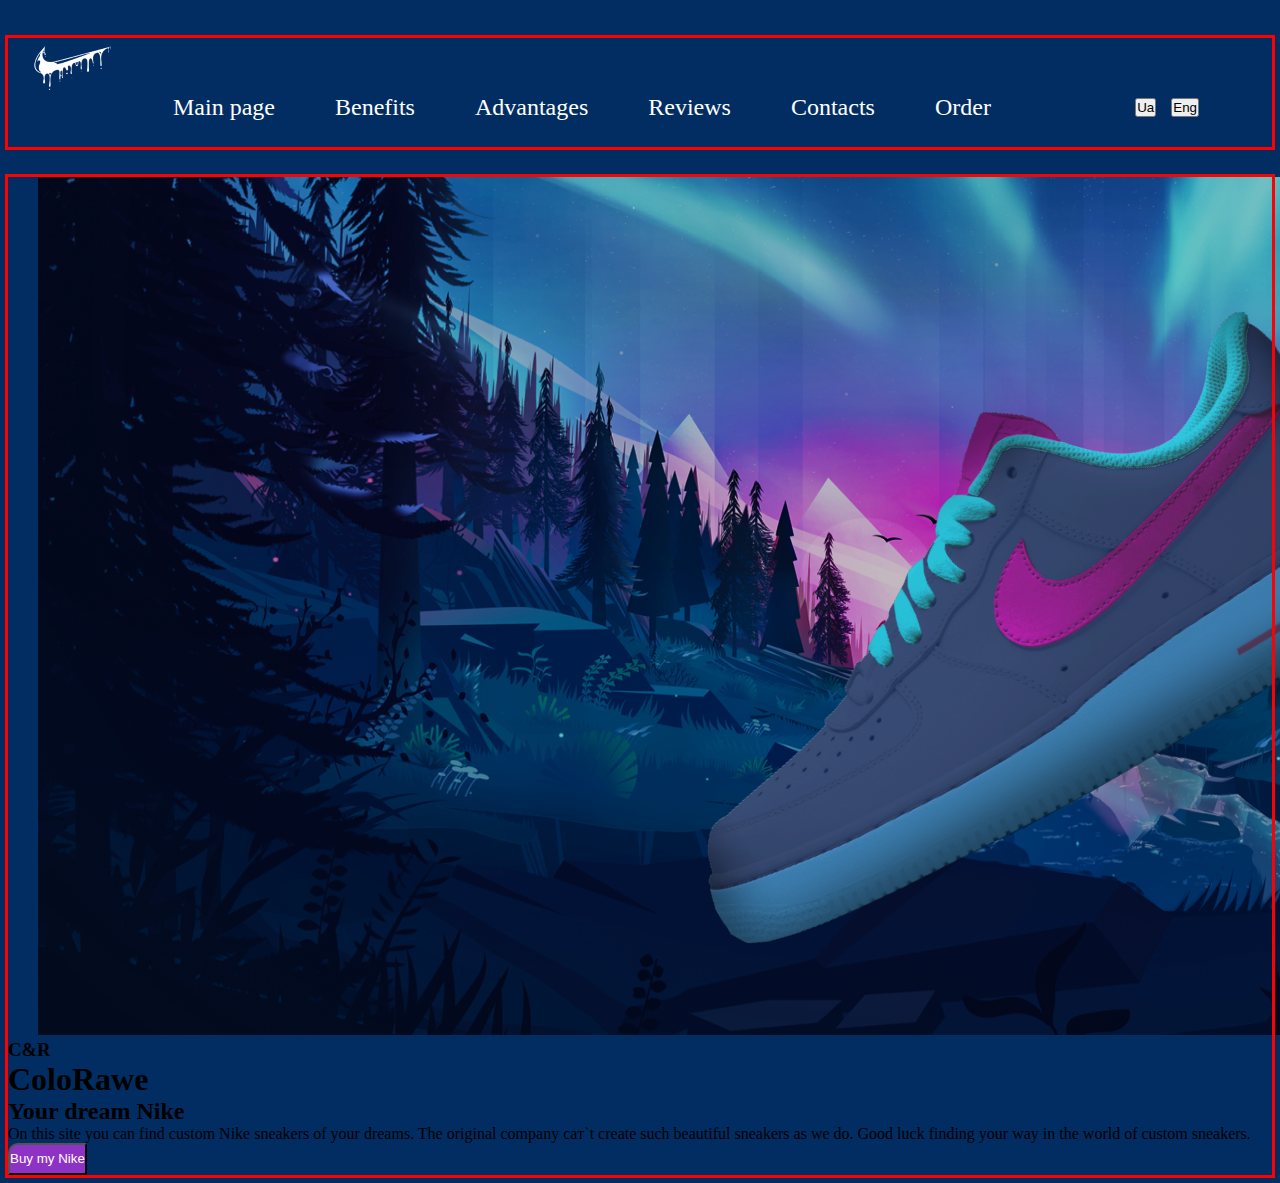
==== index.html @ c68fd654 "2" ====
<!DOCTYPE html>
<html lang="en">
<head>
    <meta charset="UTF-8">
    <meta name="viewport" content="width=device-width, initial-scale=1.0">
    <link rel="stylesheet" href="./style.css">
    <title>Nike</title>
</head>
<body>
    <header class="header">
        <div class="container">
        <a href="./index.html" class="header-logo"> <img src="./imges/my-header-logo.png" alt="Logo"></a>
        <nav class="header-nav">
            <ul class="nav-item">
                <li class="nav-list"><a href="/" class="header-link">Main page</a></li>
                <li class="nav-list"><a href="/" class="header-link">Benefits</a></li>
                <li class="nav-list"><a href="/" class="header-link">Advantages</a></li>
                <li class="nav-list"><a href="/" class="header-link">Reviews</a></li>
                <li class="nav-list"><a href="/" class="header-link">Contacts</a></li>
                <li class="nav-list"><a href="/" class="header-link">Order</a></li>
            </ul>
            <ul class="header-button-list">
                <li class="btn-list"><button>Ua</button></li>
                <li class="btn-list"><button>Eng</button></li>
            </ul>
        </nav>
    </div>
    </header>
    <main>
        <div class="second-container"></div>
        <section class="first-section">
                 <img src="./imges/Group 37 (1) 1.png" class="main-img" alt="Nike"></a>
                <h3 class="h3">С&R</h3>
                <h1>ColoRawe</h1>
                <h2>Your dream Nike</h2>
                <p>On this site you can find custom Nike sneakers of your dreams. 
                    The original company caт`t create such beautiful 
                    sneakers as we do.
                    Good luck finding your way in the world of custom sneakers.</p>
           <button class="button-b">Buy my Nike</button>
        </section>
    </main>
    
</body>
</html>
---- style.css ----
ul{
    list-style: none;
}
a{
    text-decoration: none;
}
h1,h2,h3,h4,h5,h6,p,ul,li,img,button,a,form,input,label{
    margin: 0;
    padding: 0;
}
body{
     background-color: #012D63; 
}
.container{
     width: 1450px;
    outline: solid red;
   margin: 0 auto;
   padding: 0 15px;
   
}
.header{
    display: flex;
    padding-top: 30px;
    padding-bottom: 30px;
    font-weight: 400;
    font-size: 24px;
    justify-content: space-between;
    align-items: center;

}
.header-logo{
    display: block;
    width: 100px;
    height: 60px;
   
}
.nike-div{
display: flex;
align-items: center;

}
.header-nav{
    display: flex;
    align-items: center;
    justify-content: space-between;
    padding-right: 28px;
}
.nav-item{
    display: flex;
    gap: 30px;
    margin-right: 74px;
    margin-left: 150px;
}
.second-container{
    padding: 0 11px;
    width: 1450px;
    margin: 0 auto;
    
}

.first-section{
 outline: solid red;
 
}

.nav-list{
padding-right: 30px;
padding-bottom: 30px;
font-size: 24px;
font-weight: 400;
line-height: 1.2px;
}
.header-button-list{
    display: flex;
    gap: 15px;
    font-weight: 400;
    font-size: 24px;
    line-height: 1.2px;
    padding-bottom: 30px;
    padding-right: 30px;
}
.header-link{
    color: #ffffff;
}
.main-img{
 margin-left: 30px;
 
}
.Main-nike{
    display: flex;
}
.main-section{
    display: block;
}
.button-b{
    display: flex;
    
border-radius: 10px 0px 0px 0px;
justify-content: center;
line-height: 28.13px;
background-color: #8E32C6;
color: white;

}
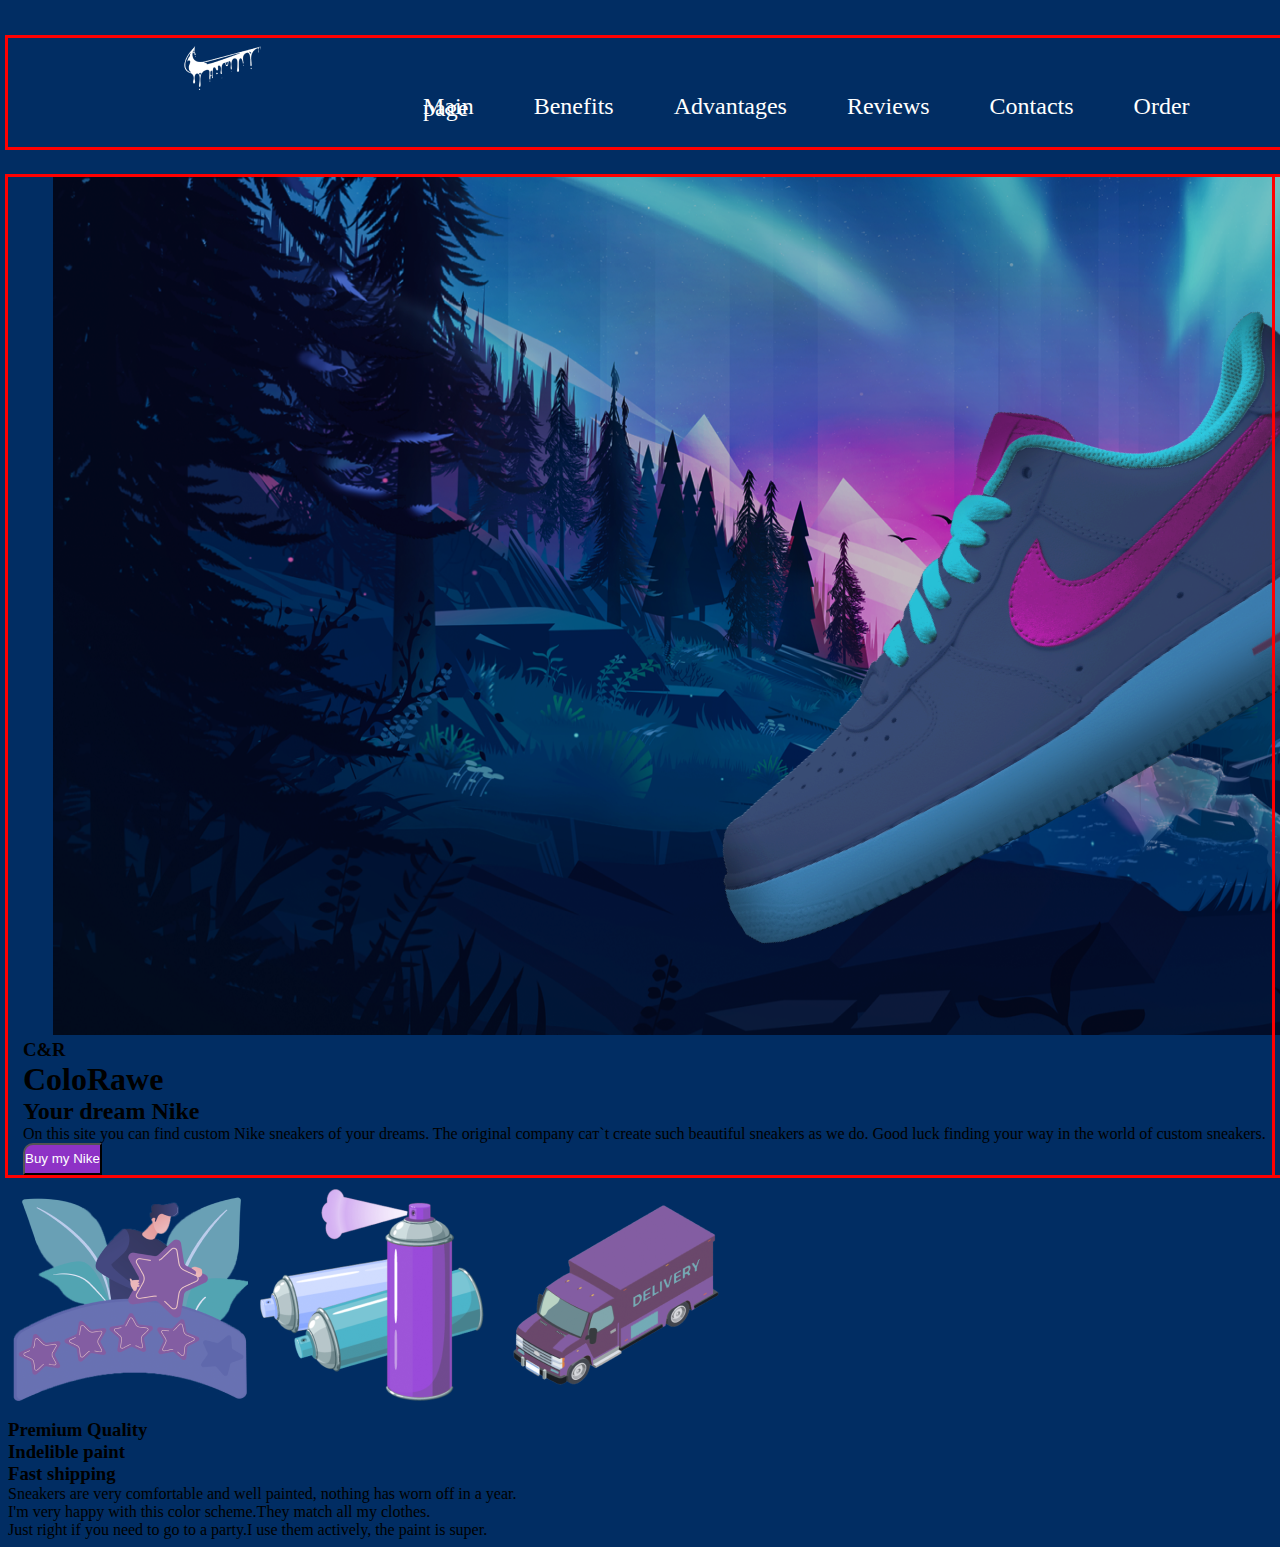
==== commit afdd7f4a: "g" ====
--- a/index.html
+++ b/index.html
@@ -27,8 +27,8 @@
     </div>
     </header>
     <main>
-        <div class="second-container"></div>
         <section class="first-section">
+        <div class="container">
                  <img src="./imges/Group 37 (1) 1.png" class="main-img" alt="Nike"></a>
                 <h3 class="h3">С&R</h3>
                 <h1>ColoRawe</h1>
@@ -38,6 +38,33 @@
                     sneakers as we do.
                     Good luck finding your way in the world of custom sneakers.</p>
            <button class="button-b">Buy my Nike</button>
+        </div>
+        </section>
+        <section class="second-section">
+         <div>
+             <ul>
+                <li>
+                    <img src="./imges/Звёзды 1.png" alt="stars-emoji">
+                    <img src="./imges/Краски 1.png" alt="ballon-emoji">
+                    <img src="./imges/Грузан 1.png" alt="car-emoji">
+                </li>
+             </ul>
+             <ul>
+                <li>
+                   <h3>Premium Quality</h3>
+                   <h3>Indelible paint</h3>
+                   <h3>Fast shipping</h3>
+                </li>
+             </ul>
+         </div>
+        </section>
+        <section>
+            
+    <ul>
+        <li><p>Sneakers are very comfortable and well painted, nothing has worn off in a year.</p></li>
+        <li><p>I'm very happy with this color scheme.They match all my clothes.</p></li>
+        <li><p>Just right if you need to go to a party.I use them actively, the paint is super.</p></li>
+    </ul>
         </section>
     </main>
     
--- a/style.css
+++ b/style.css
@@ -32,7 +32,7 @@
     display: block;
     width: 100px;
     height: 60px;
-   
+    padding-left: 150px;
 }
 .nike-div{
 display: flex;
@@ -43,7 +43,7 @@
     display: flex;
     align-items: center;
     justify-content: space-between;
-    padding-right: 28px;
+    padding-left: 250px;
 }
 .nav-item{
     display: flex;
@@ -55,11 +55,11 @@
     padding: 0 11px;
     width: 1450px;
     margin: 0 auto;
-    
+   
 }
 
 .first-section{
- outline: solid red;
+outline: solid red;
  
 }
 
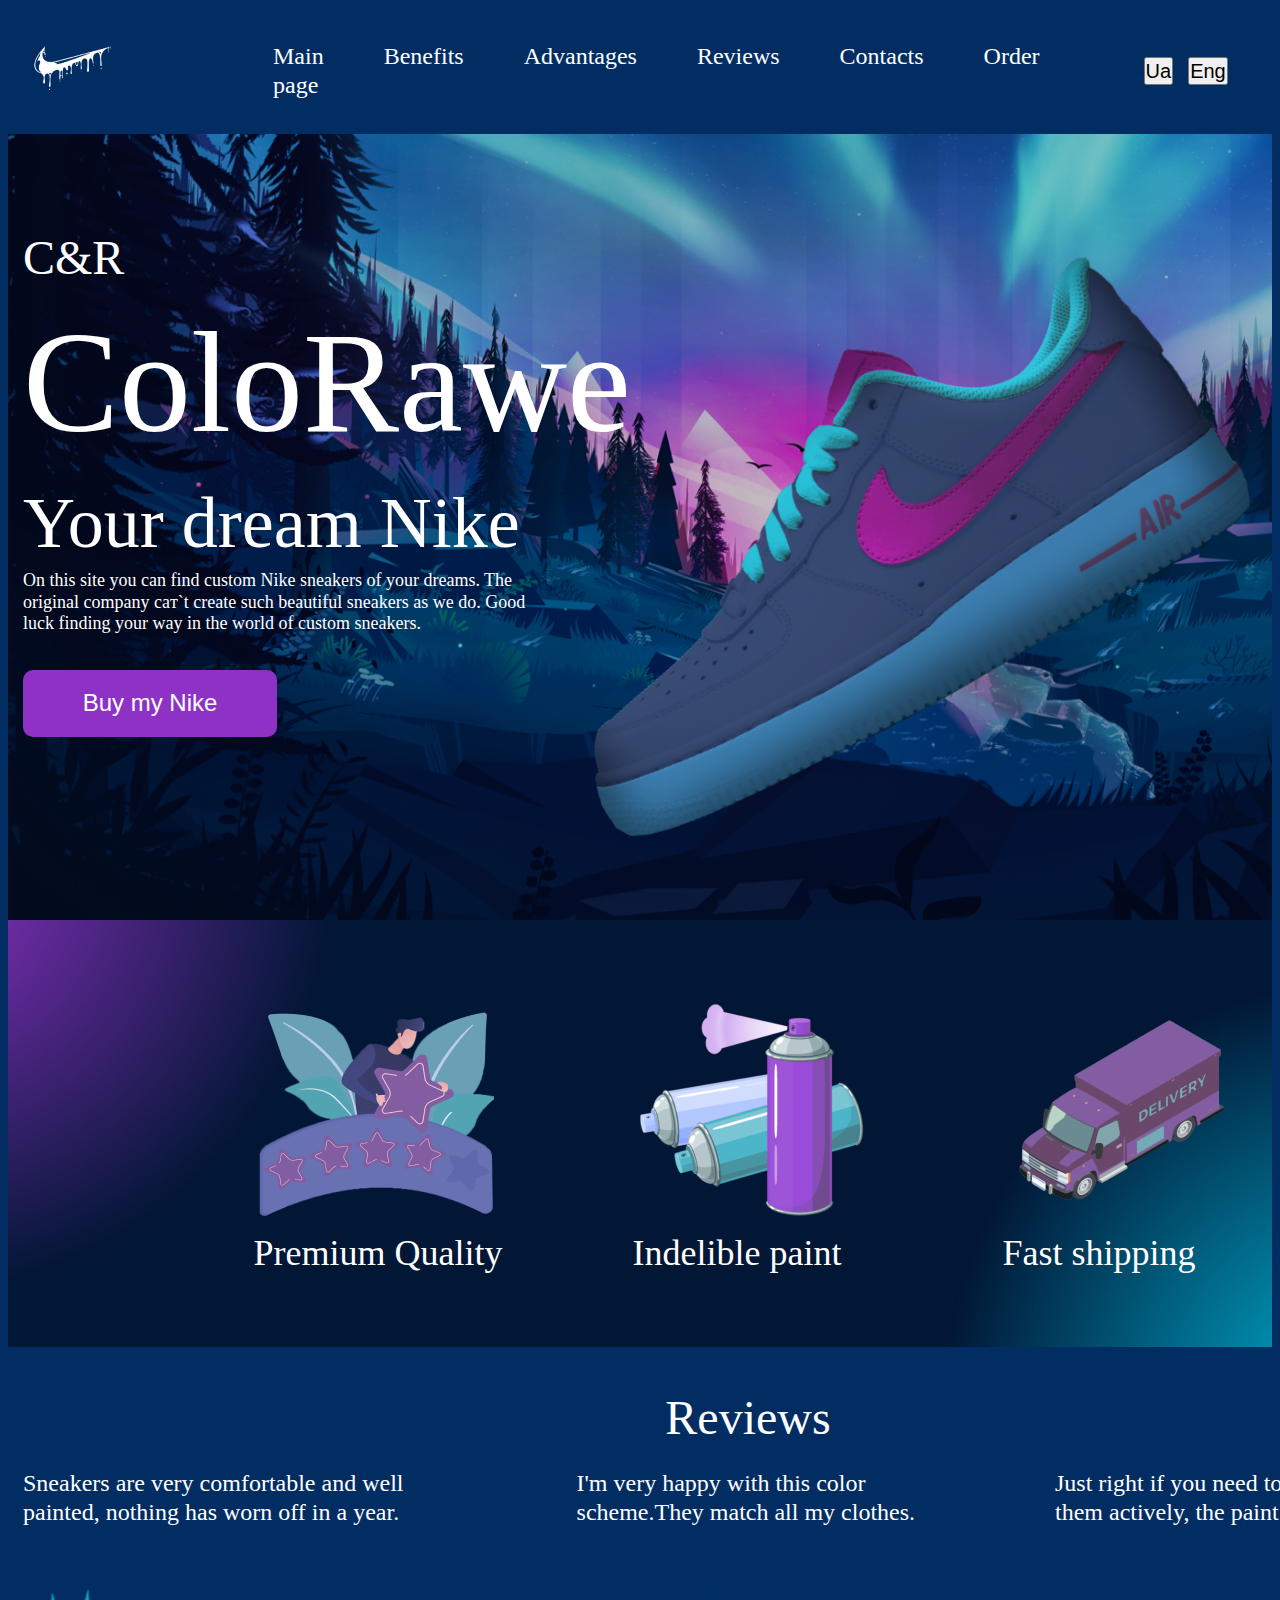
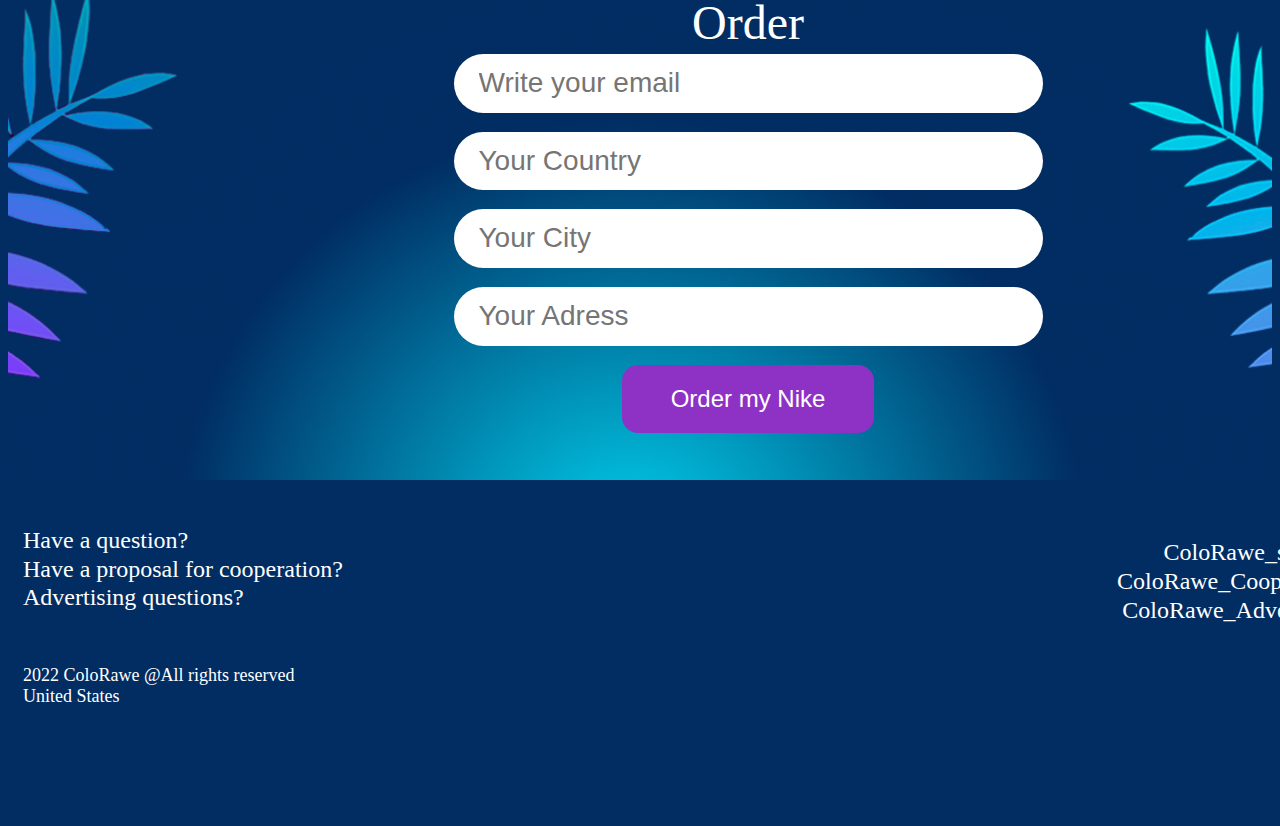
==== commit 16e0d032: "t" ====
--- a/index.html
+++ b/index.html
@@ -1,72 +1,155 @@
 <!DOCTYPE html>
 <html lang="en">
-<head>
-    <meta charset="UTF-8">
-    <meta name="viewport" content="width=device-width, initial-scale=1.0">
-    <link rel="stylesheet" href="./style.css">
+  <head>
+    <meta charset="UTF-8" />
+    <meta name="viewport" content="width=device-width, initial-scale=1.0" />
+    <link rel="stylesheet" href="./style.css" />
     <title>Nike</title>
-</head>
-<body>
+  </head>
+  <body>
     <header class="header">
-        <div class="container">
-        <a href="./index.html" class="header-logo"> <img src="./imges/my-header-logo.png" alt="Logo"></a>
+      <div class="container header-wrap">
+        <a href="./index.html" class="header-logo">
+          <img src="./imges/my-header-logo.png" alt="Logo"
+        /></a>
         <nav class="header-nav">
-            <ul class="nav-item">
-                <li class="nav-list"><a href="/" class="header-link">Main page</a></li>
-                <li class="nav-list"><a href="/" class="header-link">Benefits</a></li>
-                <li class="nav-list"><a href="/" class="header-link">Advantages</a></li>
-                <li class="nav-list"><a href="/" class="header-link">Reviews</a></li>
-                <li class="nav-list"><a href="/" class="header-link">Contacts</a></li>
-                <li class="nav-list"><a href="/" class="header-link">Order</a></li>
-            </ul>
-            <ul class="header-button-list">
-                <li class="btn-list"><button>Ua</button></li>
-                <li class="btn-list"><button>Eng</button></li>
-            </ul>
+          <ul class="nav-item">
+            <li class="nav-list">
+              <a href="/" class="header-link">Main page</a>
+            </li>
+            <li class="nav-list">
+              <a href="/" class="header-link">Benefits</a>
+            </li>
+            <li class="nav-list">
+              <a href="/" class="header-link">Advantages</a>
+            </li>
+            <li class="nav-list">
+              <a href="/" class="header-link">Reviews</a>
+            </li>
+            <li class="nav-list">
+              <a href="/" class="header-link">Contacts</a>
+            </li>
+            <li class="nav-list"><a href="/" class="header-link">Order</a></li>
+          </ul>
+          <ul class="header-button-list">
+            <li class="btn-list"><button class="header-btn">Ua</button></li>
+            <li class="btn-list"><button class="header-btn">Eng</button></li>
+          </ul>
         </nav>
-    </div>
+      </div>
     </header>
     <main>
-        <section class="first-section">
+      <section class="first-section">
         <div class="container">
-                 <img src="./imges/Group 37 (1) 1.png" class="main-img" alt="Nike"></a>
-                <h3 class="h3">С&R</h3>
-                <h1>ColoRawe</h1>
-                <h2>Your dream Nike</h2>
-                <p>On this site you can find custom Nike sneakers of your dreams. 
-                    The original company caт`t create such beautiful 
-                    sneakers as we do.
-                    Good luck finding your way in the world of custom sneakers.</p>
-           <button class="button-b">Buy my Nike</button>
+          <h3 class="first-h3">С&R</h3>
+          <h1 class="first-h1">ColoRawe</h1>
+          <h2 class="first-h2">Your dream Nike</h2>
+          <p class="first-p">
+            On this site you can find custom Nike sneakers of your dreams. The
+            original company caт`t create such beautiful sneakers as we do. Good
+            luck finding your way in the world of custom sneakers.
+          </p>
+          <button class="first-button-b btn-wrap">Buy my Nike</button>
         </div>
-        </section>
-        <section class="second-section">
-         <div>
-             <ul>
-                <li>
-                    <img src="./imges/Звёзды 1.png" alt="stars-emoji">
-                    <img src="./imges/Краски 1.png" alt="ballon-emoji">
-                    <img src="./imges/Грузан 1.png" alt="car-emoji">
-                </li>
-             </ul>
-             <ul>
-                <li>
-                   <h3>Premium Quality</h3>
-                   <h3>Indelible paint</h3>
-                   <h3>Fast shipping</h3>
-                </li>
-             </ul>
-         </div>
-        </section>
-        <section>
-            
-    <ul>
-        <li><p>Sneakers are very comfortable and well painted, nothing has worn off in a year.</p></li>
-        <li><p>I'm very happy with this color scheme.They match all my clothes.</p></li>
-        <li><p>Just right if you need to go to a party.I use them actively, the paint is super.</p></li>
-    </ul>
-        </section>
+      </section>
+      <section class="second-section">
+        <div class="container">
+          <ul class="second-list">
+            <li class="second-item">
+              <img
+                src="./imges/Звёзды 1.png"
+                alt="stars-emoji"
+                class="second-img"
+              />
+              <h3 class="second-h3">Premium Quality</h3>
+            </li>
+            <li class="second-item">
+              <img
+                src="./imges/Краски 1.png"
+                alt="ballon-emoji"
+                class="second-img"
+              />
+              <h3 class="second-h3">Indelible paint</h3>
+            </li>
+            <li class="second-item">
+              <img
+                src="./imges/Грузан 1.png"
+                alt="car-emoji"
+                class="second-img"
+              />
+              <h3 class="second-h3">Fast shipping</h3>
+            </li>
+          </ul>
+        </div>
+      </section>
+      <section class="third-section">
+        <div class="container">
+          <h2 class="second-h2">Reviews</h2>
+          <ul class="third-list">
+            <li class="comment">
+              <p class="second-p">
+                Sneakers are very comfortable and well painted, nothing has worn
+                off in a year.
+              </p>
+            </li>
+            <li class="comment">
+              <p class="second-p">
+                I'm very happy with this color scheme.They match all my clothes.
+              </p>
+            </li>
+            <li class="comment">
+              <p class="second-p">
+                Just right if you need to go to a party.I use them actively, the
+                paint is super.
+              </p>
+            </li>
+          </ul>
+        </div>
+      </section>
+
+      <section class="last-section">
+     <div class="container">
+     <h3 class="third-h3">Order</h3>
+     <form class="main-form" action="">
+     <div class="main-wrap-form">
+     <div class="main-inputs-form">
+     <input class="inp-form" type="text" name="email" id="email" placeholder="Write your email" >
+     <input class="inp-form" type="text" name="country" id="country" placeholder="Your Country" >
+     <input class="inp-form" type="text" name="city" id="city" placeholder="Your City">
+     <input class="inp-form" type="text" name="adress" id="adress" placeholder="Your Adress">
+     </div>
+     </div>
+     </form>
+     <button class="last-button" type="submit">Order my Nike</button>
+     </div>
+      </section>
     </main>
-    
-</body>
-</html>+    <footer>
+        <div class="container">
+            <div class="footer-top">
+          <ul class="footer-question">
+            <li class="question-li">Have a question?</li>
+            <li class="question-li">Have a proposal for cooperation?</li>
+            <li class="question-li">Advertising questions?</li>
+          </ul>
+          <ul class="footer-adr-list">
+            <li class="footer-adr">ColoRawe_support@gmail.com</li>
+            <li class="footer-adr">ColoRawe_Cooperation@gmail.com</li>
+            <li class="footer-adr">ColoRawe_Advertising@gmail.com</li>
+          </ul>
+          </div>
+          <ul class="footer-text">
+            <li class="text-list">2022 ColoRawe @All rights reserved</li>
+            <li class="text-list">United States</li>
+          </ul>
+          <div class="footer-logo">
+          <a href="./index.html" class="footer-logotype">
+            <img src="./imges/my-header-logo.png" alt="Logo">
+        </a>
+        </div>
+          <p class="footer-tag">С&R</p>
+          
+        </div>
+    </footer>
+  </body>
+</html>
--- a/style.css
+++ b/style.css
@@ -1,104 +1,304 @@
-ul{
-    list-style: none;
-}
-a{
-    text-decoration: none;
-}
-h1,h2,h3,h4,h5,h6,p,ul,li,img,button,a,form,input,label{
-    margin: 0;
-    padding: 0;
-}
-body{
-     background-color: #012D63; 
-}
-.container{
-     width: 1450px;
-    outline: solid red;
-   margin: 0 auto;
-   padding: 0 15px;
+ul {
+  list-style: none;
+}
+a {
+  text-decoration: none;
+}
+h1,
+h2,
+h3,
+h4,
+h5,
+h6,
+p,
+ul,
+li,
+img,
+button,
+a,
+form,
+input,
+label {
+  margin: 0;
+  padding: 0;
+}
+body {
+  background-color: #012d63;
+}
+.container {
+  width: 1450px;
+  margin: 0 auto;
+  padding: 0 15px;
+}
+.header-wrap {
+  display: flex;
+  align-items: center;
+}
+.header {
+  display: flex;
+  padding-top: 30px;
+  padding-bottom: 30px;
+  font-weight: 400;
+  font-size: 24px;
+  justify-content: space-between;
+  align-items: center;
+}
+.header-logo {
+  display: block;
+}
+.nike-div {
+  display: flex;
+  align-items: center;
+}
+.header-nav {
+  display: flex;
+  align-items: center;
+  justify-content: space-between;
+}
+.nav-item {
+  display: flex;
+  gap: 30px;
+  margin-right: 74px;
+  margin-left: 150px;
+}
+
+.first-section {
+  background-image: url(./imges/Group\ 37\ \(1\)\ 1.png);
+  background-repeat: no-repeat;
+  background-position: center;
+  background-size: cover;
+  padding-top: 93px;
+  padding-bottom: 183px;
+}
+
+.nav-list {
+  margin-right: 30px;
+  font-size: 24px;
+  font-weight: 400;
+  line-height: 1.2;
+}
+.header-button-list {
+  display: flex;
+  gap: 15px;
+  font-weight: 400;
+  font-size: 24px;
+  line-height: 1.2;
+
+  padding-right: 30px;
+  align-items: center;
+}
+.header-link {
+  color: #ffffff;
+}
+.main-img {
+  margin-left: 30px;
+}
+.Main-nike {
+  display: flex;
+}
+.btn-list {
+  display: flex;
+  border-radius: 10px 0px 0px 0px;
+  justify-content: center;
+}
+.header-btn {
+  display: flex;
+  gap: 15px;
+  font-weight: 400;
+  font-size: 20px;
+  line-height: 1.2;
+}
+
+.first-h3 {
+  display: flex;
+  font-weight: 400;
+  font-size: 48px;
+  line-height: 1.3;
+  color: #ffffff;
+
+}
+.first-h1 {
+  display: flex;
+  font-weight: 400;
+  font-size: 144px;
+  line-height: 1.3;
+  color: #ffffff;
+}
+.first-h2 {
+  display: flex;
+  font-weight: 400;
+  font-size: 72px;
+  line-height: 1.3;
+
+  color: white;
+}
+
+.first-p {
+  display: flex;
+  font-weight: 400;
+  font-size: 18px;
+  line-height: 1.2;
+  width: 508px;
+  color: #ffffff;
+}
+.first-button-b {
+  display: block;
+  color: #ffffff;
+  background-color: #8e32c6;
+  height: 67px;
+  width: 254px;
+  border: none;
+  border-radius: 10px;
+margin-top: 35px;
+}
+.btn-wrap {
+  display: flex;
+  font-weight: 400;
+  font-size: 24px;
+  line-height: 1.2;
+  justify-content: center;
+  align-items: center;
+}
+.second-section {
+  background-image: url(./imges/Group\ 8\ 1.png);
+  background-repeat: no-repeat;
+  background-position: center;
+}
+.second-list {
+  display: flex;
+  color: #ffffff;
+  gap: 130px;
+  justify-content: center;
+  padding-bottom: 70px;
+  padding-top: 70px;
+}
+.second-img {
+  display: block;
+  width: 240px;
+  height: 240px;
+}
+.second-h3 {
+  display: flex;
+  text-align: center;
+  font-weight: 400;
+  font-size: 36px;
+  line-height: 1.3;
+}
+.second-h2 {
+  display: flex;
+  justify-content: center;
+  font-weight: 400;
+  font-size: 48px;
+  line-height: 1.3;
+  color: white;
+padding-top: 40px;
+padding-bottom: 20px;
+}
+.second-p {
+  display: flex;
+  color: #ffffff;
+  font-weight: 400;
+  font-size: 24px;
+  line-height: 1.2;
+}
+.third-list {
+  display: flex;
+  gap: 110px;
+  justify-content: center;
+  padding-bottom: 40px;
+}
+.footer-question {
+  padding-top: 30px;
+  font-weight: 400;
+  font-size: 24px;
+  line-height: 1.2;
+  color: white;
+}
+.footer-adr-list {
+  font-weight: 400;
+  font-size: 24px;
+  line-height: 1.2;
+  padding-top: 55px;
+  color: white;
+  text-align: end;
+}
+.footer-text {
+  font-weight: 400;
+  font-size: 18px;
+  line-height: 1.2;
+  color: white;
+ padding-top: 40px;
+ 
+}
+.footer-logotype {
+  display: block;
+  align-items: end;
+}
+.footer-tag {
+    display: flex;
+  font-weight: 400;
+  font-size: 24px;
+  line-height: 1.3;
+  color: white;
+  padding-bottom: 15px;
+ justify-content: end;
    
 }
-.header{
+.last-section {
+  background-image: url(./imges/Group\ 2\ 1.png);
+  background-repeat: no-repeat;
+  background-position: center;
+  padding-bottom: 50px;
+}
+.third-h3 {
+  display: flex;
+  padding-top: 25px;
+  justify-content: center;
+  color: white;
+  font-weight: 400;
+  font-size: 48px;
+  line-height: 1.3;
+}
+.main-wrap-form {
+  display: flex;
+  justify-content: center;
+}
+.main-inputs-form {
+  display: flex;
+  flex-direction: column;
+}
+.inp-form {
+  font-weight: 400;
+  font-size: 28px;
+  line-height: 1.2;
+  margin-bottom: 19px;
+  padding-top: 12px;
+  padding-bottom: 13px;
+  padding-left: 25px;
+  padding-right: 203px;
+  border-radius: 50px;
+  border: none;
+}
+.last-button {
+  display: block;
+  color: white;
+  background-color: #8e32c6;
+  margin: 0 auto;
+  padding: 20px 49px;
+  border-radius: 16px;
+  font-weight: 400;
+  font-size: 24px;
+  line-height: 1.2;
+  border: none;
+}
+.footer-top{
     display: flex;
-    padding-top: 30px;
-    padding-bottom: 30px;
-    font-weight: 400;
-    font-size: 24px;
-    justify-content: space-between;
+   justify-content: space-between;
     align-items: center;
-
-}
-.header-logo{
-    display: block;
-    width: 100px;
-    height: 60px;
-    padding-left: 150px;
-}
-.nike-div{
-display: flex;
-align-items: center;
-
-}
-.header-nav{
-    display: flex;
-    align-items: center;
-    justify-content: space-between;
-    padding-left: 250px;
-}
-.nav-item{
-    display: flex;
-    gap: 30px;
-    margin-right: 74px;
-    margin-left: 150px;
-}
-.second-container{
-    padding: 0 11px;
-    width: 1450px;
-    margin: 0 auto;
-   
-}
-
-.first-section{
-outline: solid red;
+}
+.footer-logo{
+     display: block;
+   padding-left: 1370px;
  
 }
 
-.nav-list{
-padding-right: 30px;
-padding-bottom: 30px;
-font-size: 24px;
-font-weight: 400;
-line-height: 1.2px;
-}
-.header-button-list{
-    display: flex;
-    gap: 15px;
-    font-weight: 400;
-    font-size: 24px;
-    line-height: 1.2px;
-    padding-bottom: 30px;
-    padding-right: 30px;
-}
-.header-link{
-    color: #ffffff;
-}
-.main-img{
- margin-left: 30px;
- 
-}
-.Main-nike{
-    display: flex;
-}
-.main-section{
-    display: block;
-}
-.button-b{
-    display: flex;
-    
-border-radius: 10px 0px 0px 0px;
-justify-content: center;
-line-height: 28.13px;
-background-color: #8E32C6;
-color: white;
-
-}
